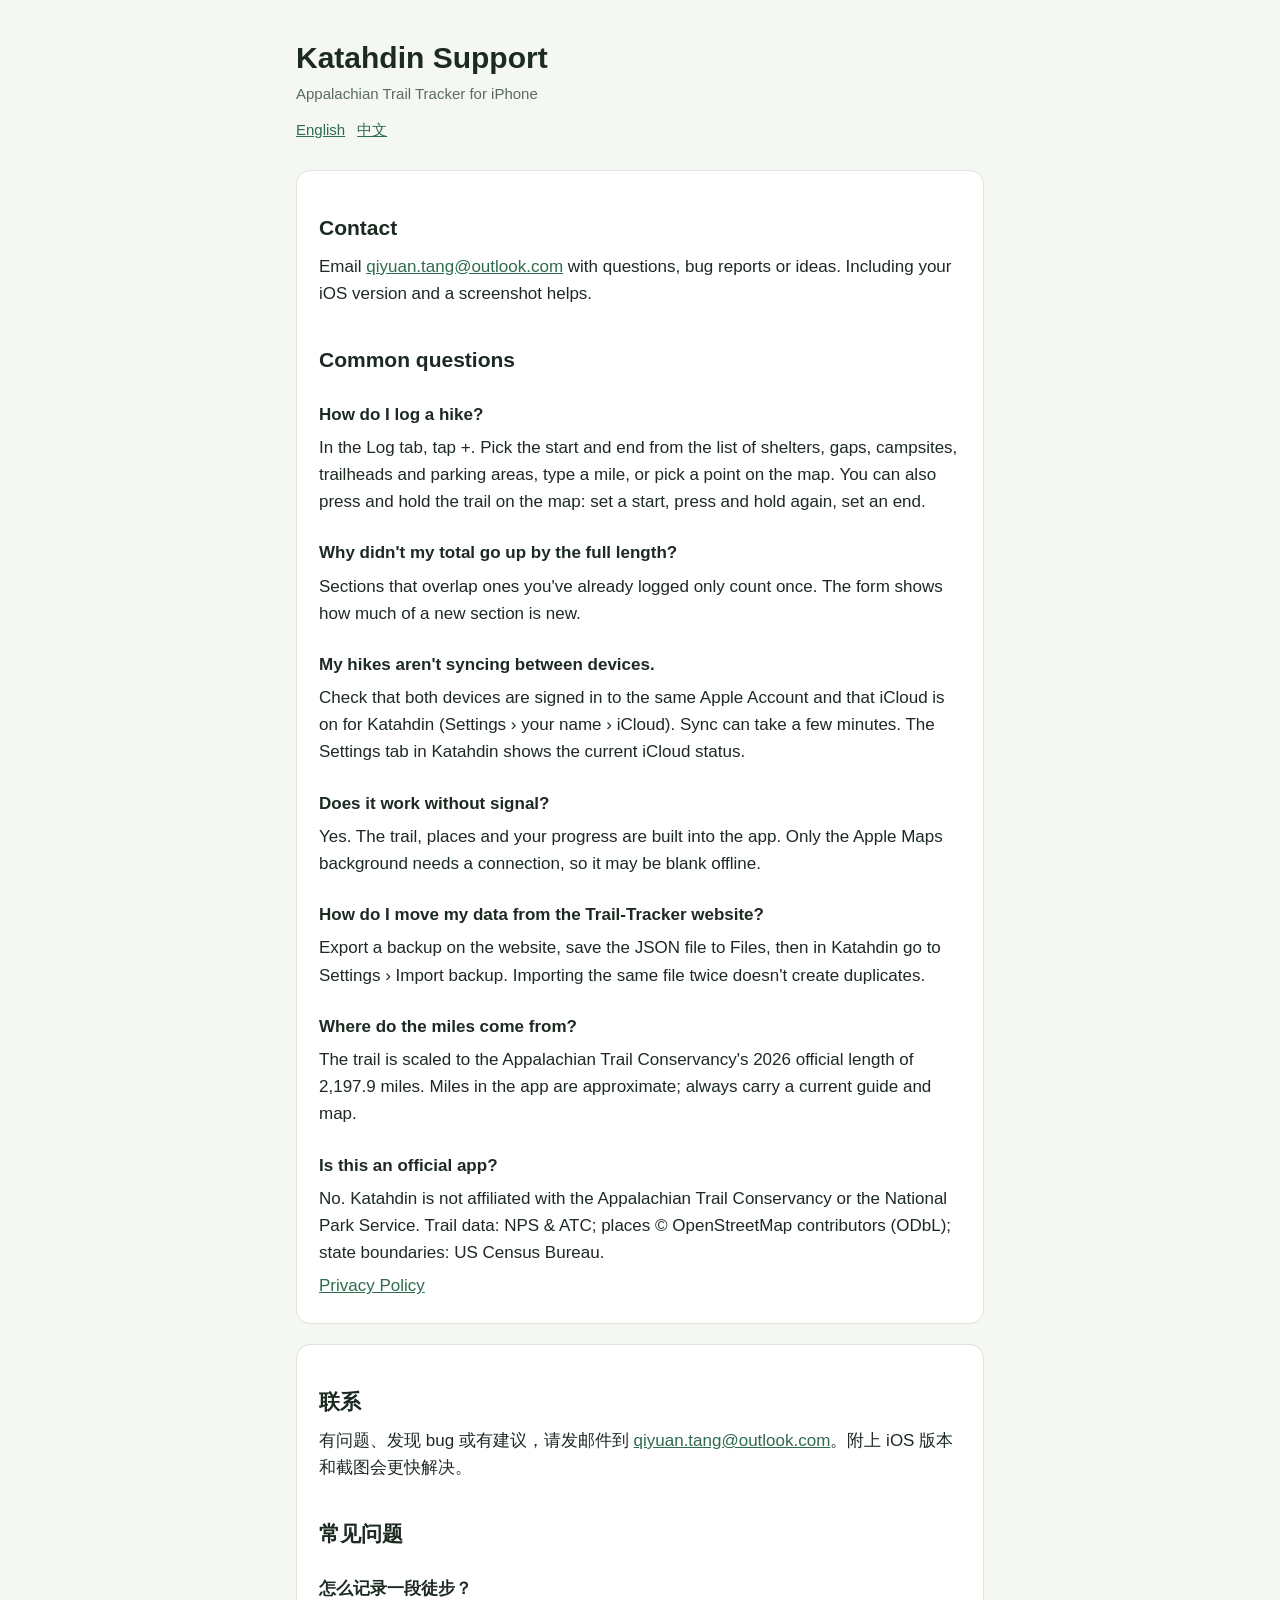
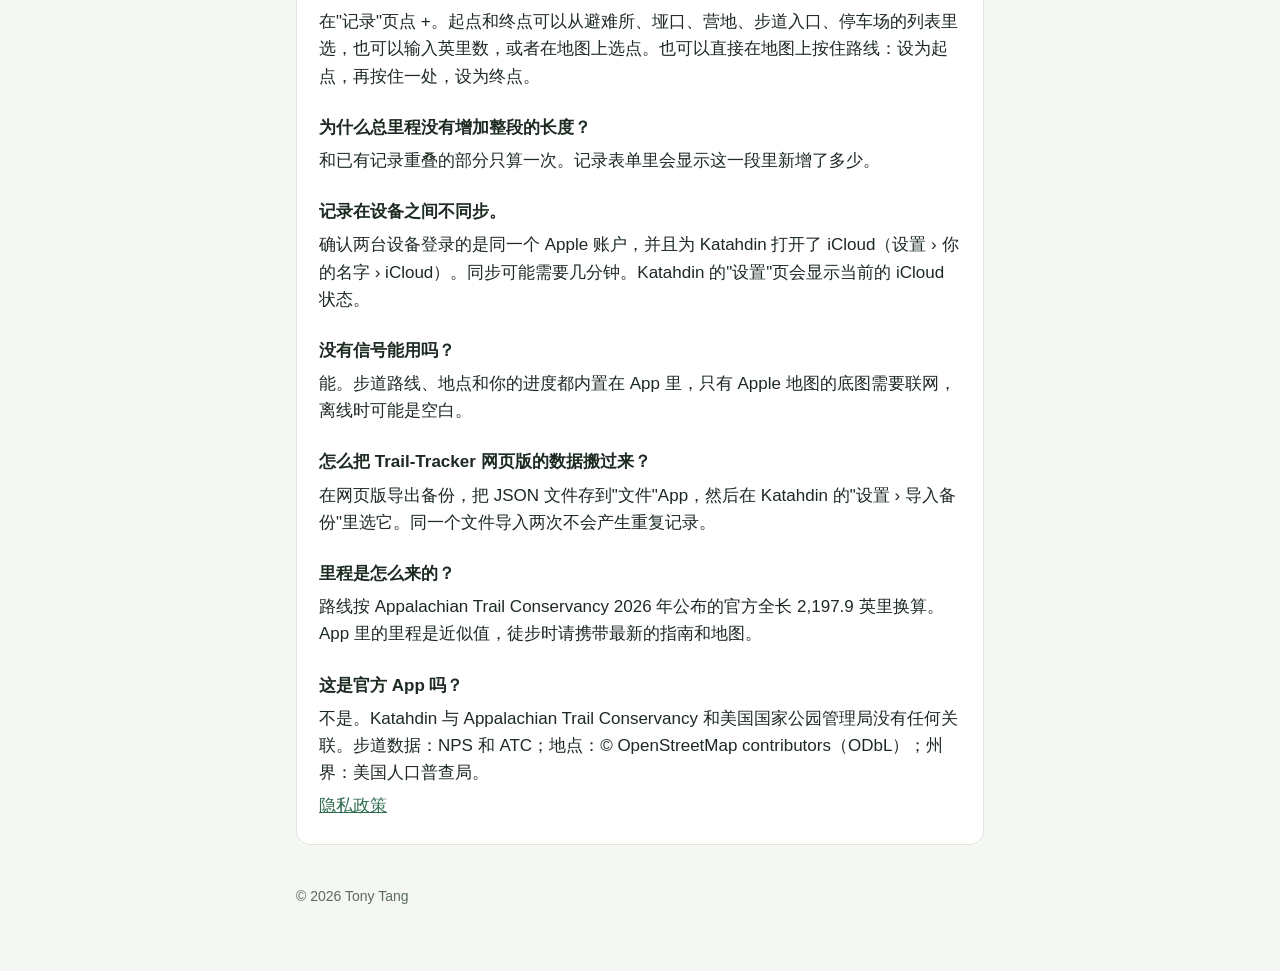
==== katahdin/support/index.html @ 651b9772 "Add Katahdin privacy policy and support pages Co-Authored-By: Claude Opus 5.5 <noreply@anthropic.com" ====
<!doctype html>
<html lang="en">
<head>
<meta charset="utf-8">
<meta name="viewport" content="width=device-width, initial-scale=1">
<title>Katahdin Support</title>
<link rel="stylesheet" href="../../style.css">
</head>
<body>
<main>
<h1>Katahdin Support</h1>
<p class="muted">Appalachian Trail Tracker for iPhone</p>
<p class="lang"><a href="#en">English</a><a href="#zh">中文</a></p>

<section id="en">
<h2>Contact</h2>
<p>Email <a href="mailto:qiyuan.tang@outlook.com">qiyuan.tang@outlook.com</a> with questions, bug reports or ideas. Including your iOS version and a screenshot helps.</p>

<h2>Common questions</h2>
<h3>How do I log a hike?</h3>
<p>In the Log tab, tap +. Pick the start and end from the list of shelters, gaps, campsites, trailheads and parking areas, type a mile, or pick a point on the map. You can also press and hold the trail on the map: set a start, press and hold again, set an end.</p>

<h3>Why didn't my total go up by the full length?</h3>
<p>Sections that overlap ones you've already logged only count once. The form shows how much of a new section is new.</p>

<h3>My hikes aren't syncing between devices.</h3>
<p>Check that both devices are signed in to the same Apple Account and that iCloud is on for Katahdin (Settings › your name › iCloud). Sync can take a few minutes. The Settings tab in Katahdin shows the current iCloud status.</p>

<h3>Does it work without signal?</h3>
<p>Yes. The trail, places and your progress are built into the app. Only the Apple Maps background needs a connection, so it may be blank offline.</p>

<h3>How do I move my data from the Trail-Tracker website?</h3>
<p>Export a backup on the website, save the JSON file to Files, then in Katahdin go to Settings › Import backup. Importing the same file twice doesn't create duplicates.</p>

<h3>Where do the miles come from?</h3>
<p>The trail is scaled to the Appalachian Trail Conservancy's 2026 official length of 2,197.9 miles. Miles in the app are approximate; always carry a current guide and map.</p>

<h3>Is this an official app?</h3>
<p>No. Katahdin is not affiliated with the Appalachian Trail Conservancy or the National Park Service. Trail data: NPS &amp; ATC; places © OpenStreetMap contributors (ODbL); state boundaries: US Census Bureau.</p>

<p><a href="../privacy/">Privacy Policy</a></p>
</section>

<section id="zh" lang="zh-Hans">
<h2>联系</h2>
<p>有问题、发现 bug 或有建议，请发邮件到 <a href="mailto:qiyuan.tang@outlook.com">qiyuan.tang@outlook.com</a>。附上 iOS 版本和截图会更快解决。</p>

<h2>常见问题</h2>
<h3>怎么记录一段徒步？</h3>
<p>在"记录"页点 +。起点和终点可以从避难所、垭口、营地、步道入口、停车场的列表里选，也可以输入英里数，或者在地图上选点。也可以直接在地图上按住路线：设为起点，再按住一处，设为终点。</p>

<h3>为什么总里程没有增加整段的长度？</h3>
<p>和已有记录重叠的部分只算一次。记录表单里会显示这一段里新增了多少。</p>

<h3>记录在设备之间不同步。</h3>
<p>确认两台设备登录的是同一个 Apple 账户，并且为 Katahdin 打开了 iCloud（设置 › 你的名字 › iCloud）。同步可能需要几分钟。Katahdin 的"设置"页会显示当前的 iCloud 状态。</p>

<h3>没有信号能用吗？</h3>
<p>能。步道路线、地点和你的进度都内置在 App 里，只有 Apple 地图的底图需要联网，离线时可能是空白。</p>

<h3>怎么把 Trail-Tracker 网页版的数据搬过来？</h3>
<p>在网页版导出备份，把 JSON 文件存到"文件"App，然后在 Katahdin 的"设置 › 导入备份"里选它。同一个文件导入两次不会产生重复记录。</p>

<h3>里程是怎么来的？</h3>
<p>路线按 Appalachian Trail Conservancy 2026 年公布的官方全长 2,197.9 英里换算。App 里的里程是近似值，徒步时请携带最新的指南和地图。</p>

<h3>这是官方 App 吗？</h3>
<p>不是。Katahdin 与 Appalachian Trail Conservancy 和美国国家公园管理局没有任何关联。步道数据：NPS 和 ATC；地点：© OpenStreetMap contributors（ODbL）；州界：美国人口普查局。</p>

<p><a href="../privacy/">隐私政策</a></p>
</section>

<footer>© 2026 Tony Tang</footer>
</main>
</body>
</html>
---- style.css ----
:root {
  --bg: #f4f7f2;
  --card: #ffffff;
  --text: #1d2a22;
  --muted: #5b6b60;
  --accent: #2f6b4f;
  --line: #dde5dc;
}
@media (prefers-color-scheme: dark) {
  :root {
    --bg: #111814;
    --card: #1a231d;
    --text: #e6eee7;
    --muted: #9fb0a4;
    --accent: #8fcfa8;
    --line: #2a362e;
  }
}
* { box-sizing: border-box; }
body {
  margin: 0;
  background: var(--bg);
  color: var(--text);
  font: 17px/1.6 -apple-system, BlinkMacSystemFont, "Segoe UI", "PingFang SC", "Hiragino Sans GB", sans-serif;
}
main { max-width: 720px; margin: 0 auto; padding: 40px 16px 64px; }
h1 { font-size: 30px; line-height: 1.2; margin: 0 0 4px; }
h2 { font-size: 21px; margin: 36px 0 8px; }
h3 { font-size: 17px; margin: 24px 0 4px; }
p, li { margin: 6px 0; }
a { color: var(--accent); }
.muted { color: var(--muted); font-size: 15px; }
.lang { margin: 12px 0 28px; font-size: 15px; }
.lang a { margin-right: 12px; }
section { background: var(--card); border: 1px solid var(--line); border-radius: 14px; padding: 4px 22px 18px; margin-top: 20px; }
footer { margin-top: 40px; font-size: 14px; color: var(--muted); }
ul.apps { list-style: none; padding: 0; }
ul.apps li { background: var(--card); border: 1px solid var(--line); border-radius: 14px; padding: 14px 18px; margin: 10px 0; }
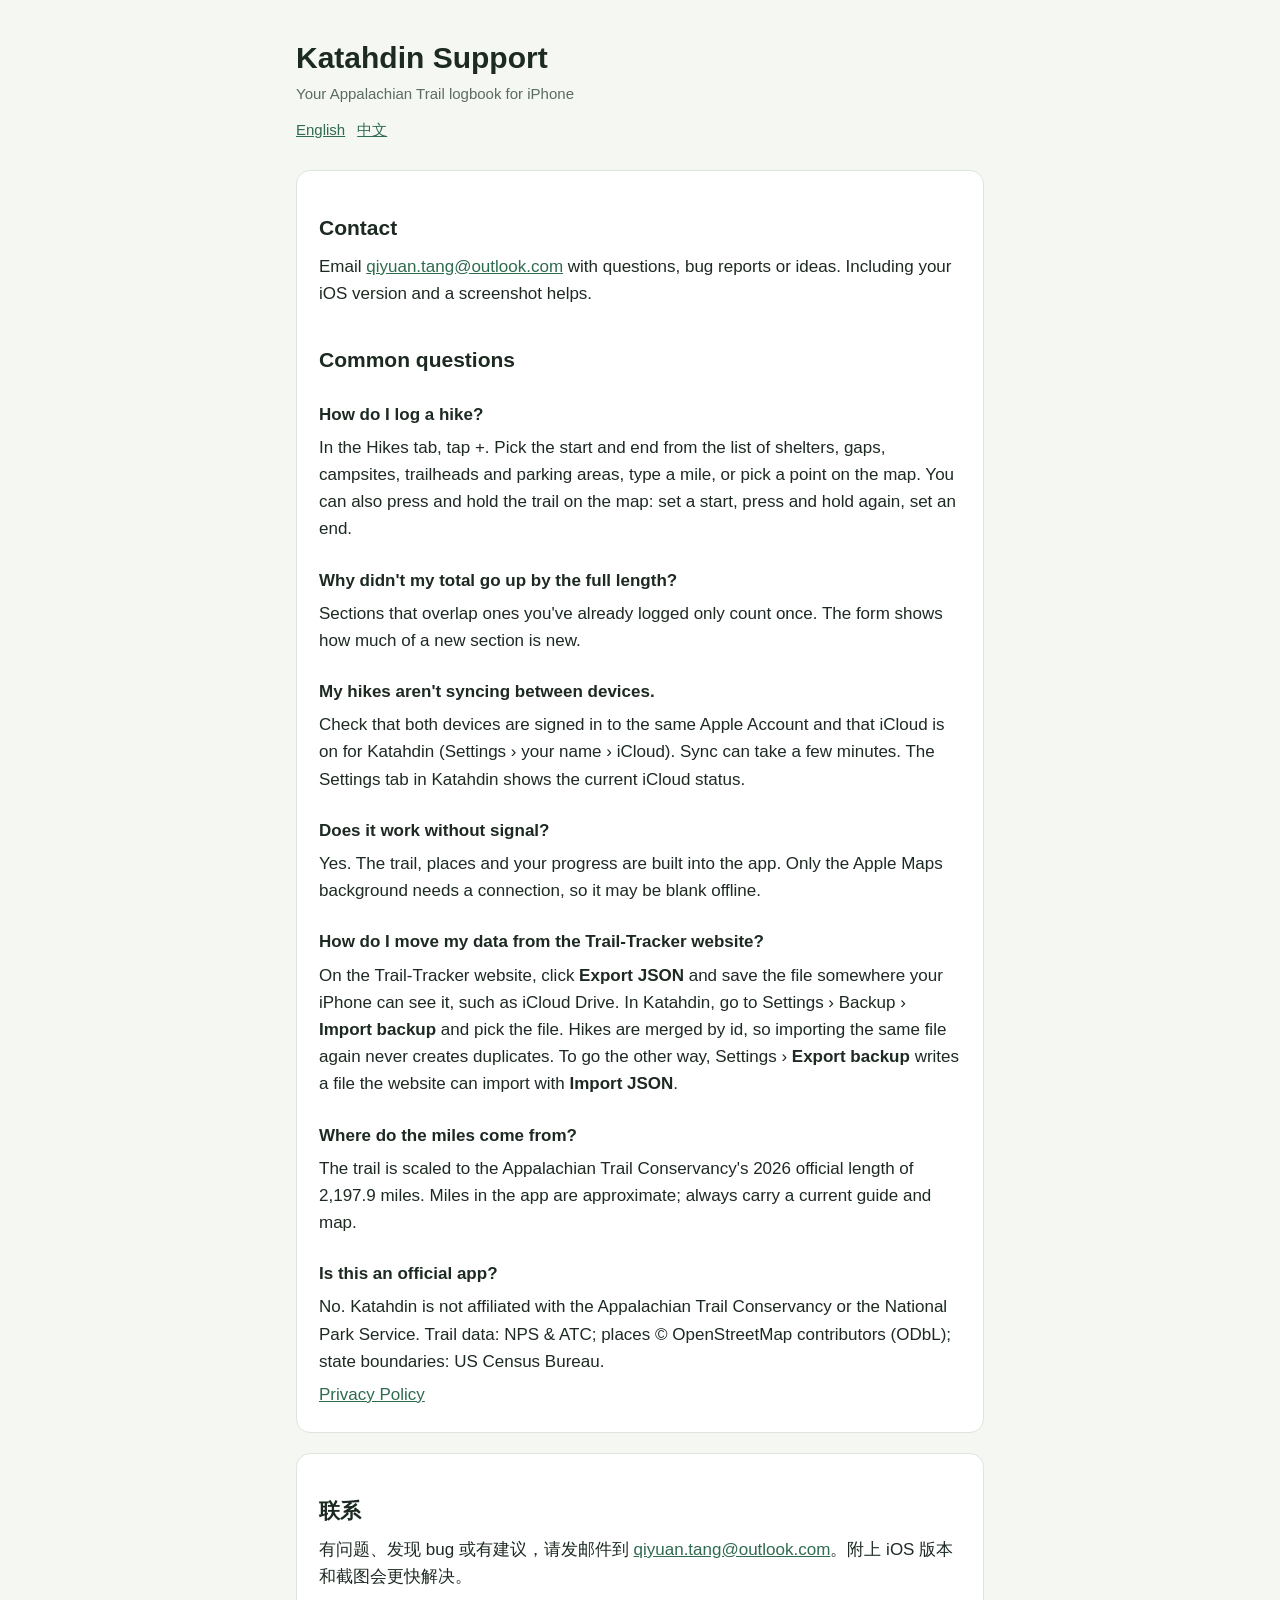
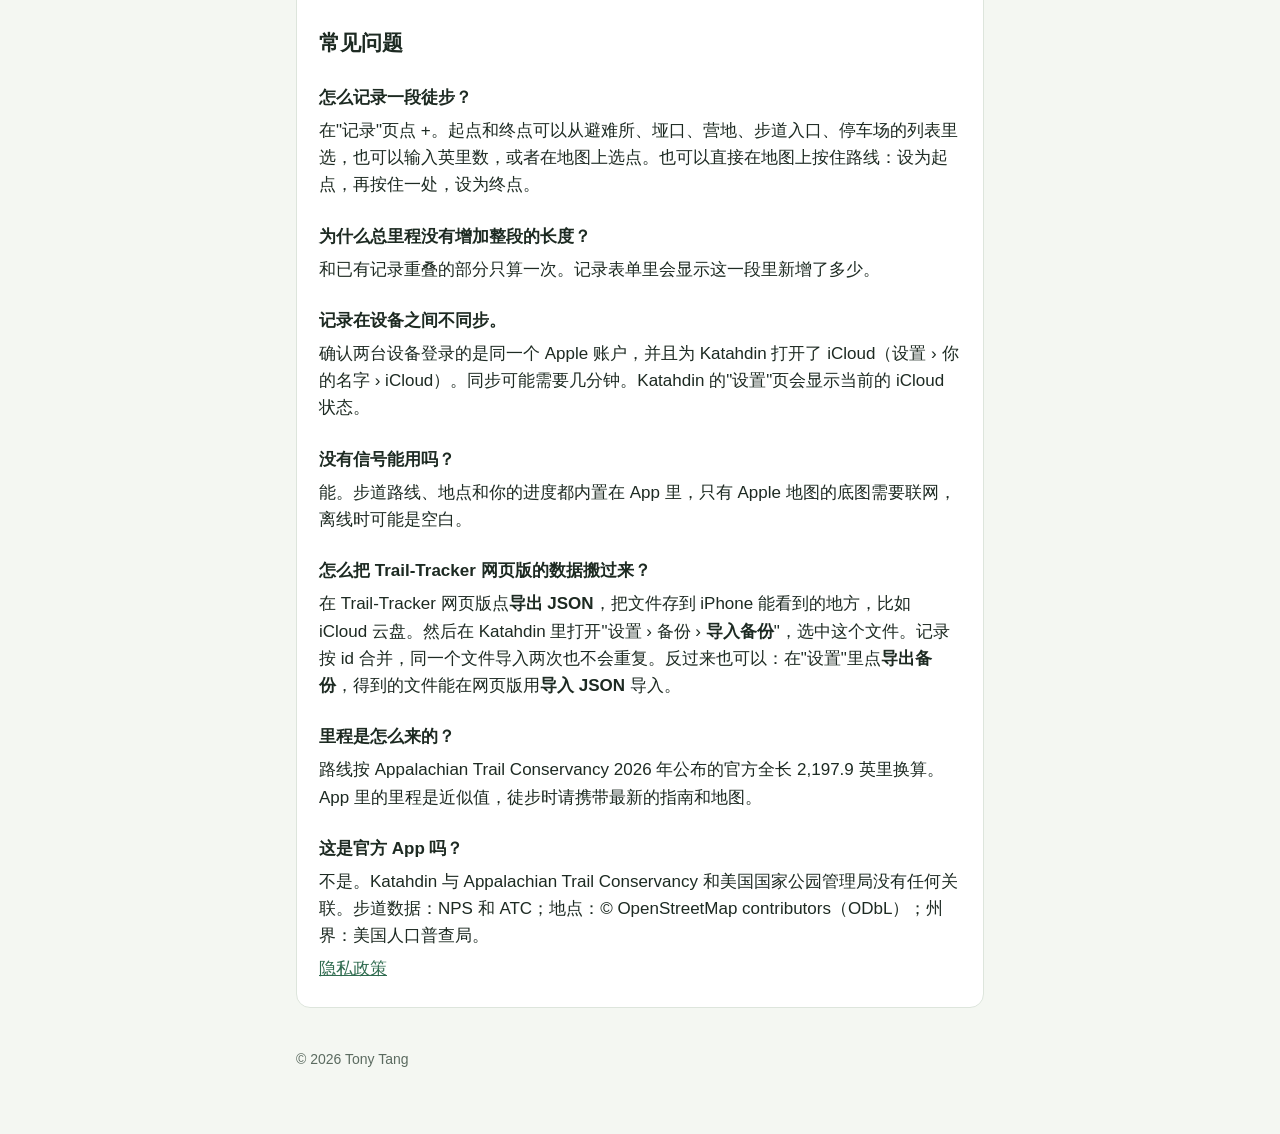
==== commit 69937597: "Katahdin support: accurate import steps, tab name and subtitle Co-Authored-By: Claude Opus 5.5 <nore" ====
--- a/katahdin/support/index.html
+++ b/katahdin/support/index.html
@@ -9,7 +9,7 @@
 <body>
 <main>
 <h1>Katahdin Support</h1>
-<p class="muted">Appalachian Trail Tracker for iPhone</p>
+<p class="muted">Your Appalachian Trail logbook for iPhone</p>
 <p class="lang"><a href="#en">English</a><a href="#zh">中文</a></p>
 
 <section id="en">
@@ -18,7 +18,7 @@
 
 <h2>Common questions</h2>
 <h3>How do I log a hike?</h3>
-<p>In the Log tab, tap +. Pick the start and end from the list of shelters, gaps, campsites, trailheads and parking areas, type a mile, or pick a point on the map. You can also press and hold the trail on the map: set a start, press and hold again, set an end.</p>
+<p>In the Hikes tab, tap +. Pick the start and end from the list of shelters, gaps, campsites, trailheads and parking areas, type a mile, or pick a point on the map. You can also press and hold the trail on the map: set a start, press and hold again, set an end.</p>
 
 <h3>Why didn't my total go up by the full length?</h3>
 <p>Sections that overlap ones you've already logged only count once. The form shows how much of a new section is new.</p>
@@ -30,7 +30,7 @@
 <p>Yes. The trail, places and your progress are built into the app. Only the Apple Maps background needs a connection, so it may be blank offline.</p>
 
 <h3>How do I move my data from the Trail-Tracker website?</h3>
-<p>Export a backup on the website, save the JSON file to Files, then in Katahdin go to Settings › Import backup. Importing the same file twice doesn't create duplicates.</p>
+<p>On the Trail-Tracker website, click <b>Export JSON</b> and save the file somewhere your iPhone can see it, such as iCloud Drive. In Katahdin, go to Settings › Backup › <b>Import backup</b> and pick the file. Hikes are merged by id, so importing the same file again never creates duplicates. To go the other way, Settings › <b>Export backup</b> writes a file the website can import with <b>Import JSON</b>.</p>
 
 <h3>Where do the miles come from?</h3>
 <p>The trail is scaled to the Appalachian Trail Conservancy's 2026 official length of 2,197.9 miles. Miles in the app are approximate; always carry a current guide and map.</p>
@@ -59,7 +59,7 @@
 <p>能。步道路线、地点和你的进度都内置在 App 里，只有 Apple 地图的底图需要联网，离线时可能是空白。</p>
 
 <h3>怎么把 Trail-Tracker 网页版的数据搬过来？</h3>
-<p>在网页版导出备份，把 JSON 文件存到"文件"App，然后在 Katahdin 的"设置 › 导入备份"里选它。同一个文件导入两次不会产生重复记录。</p>
+<p>在 Trail-Tracker 网页版点<b>导出 JSON</b>，把文件存到 iPhone 能看到的地方，比如 iCloud 云盘。然后在 Katahdin 里打开"设置 › 备份 › <b>导入备份</b>"，选中这个文件。记录按 id 合并，同一个文件导入两次也不会重复。反过来也可以：在"设置"里点<b>导出备份</b>，得到的文件能在网页版用<b>导入 JSON</b> 导入。</p>
 
 <h3>里程是怎么来的？</h3>
 <p>路线按 Appalachian Trail Conservancy 2026 年公布的官方全长 2,197.9 英里换算。App 里的里程是近似值，徒步时请携带最新的指南和地图。</p>
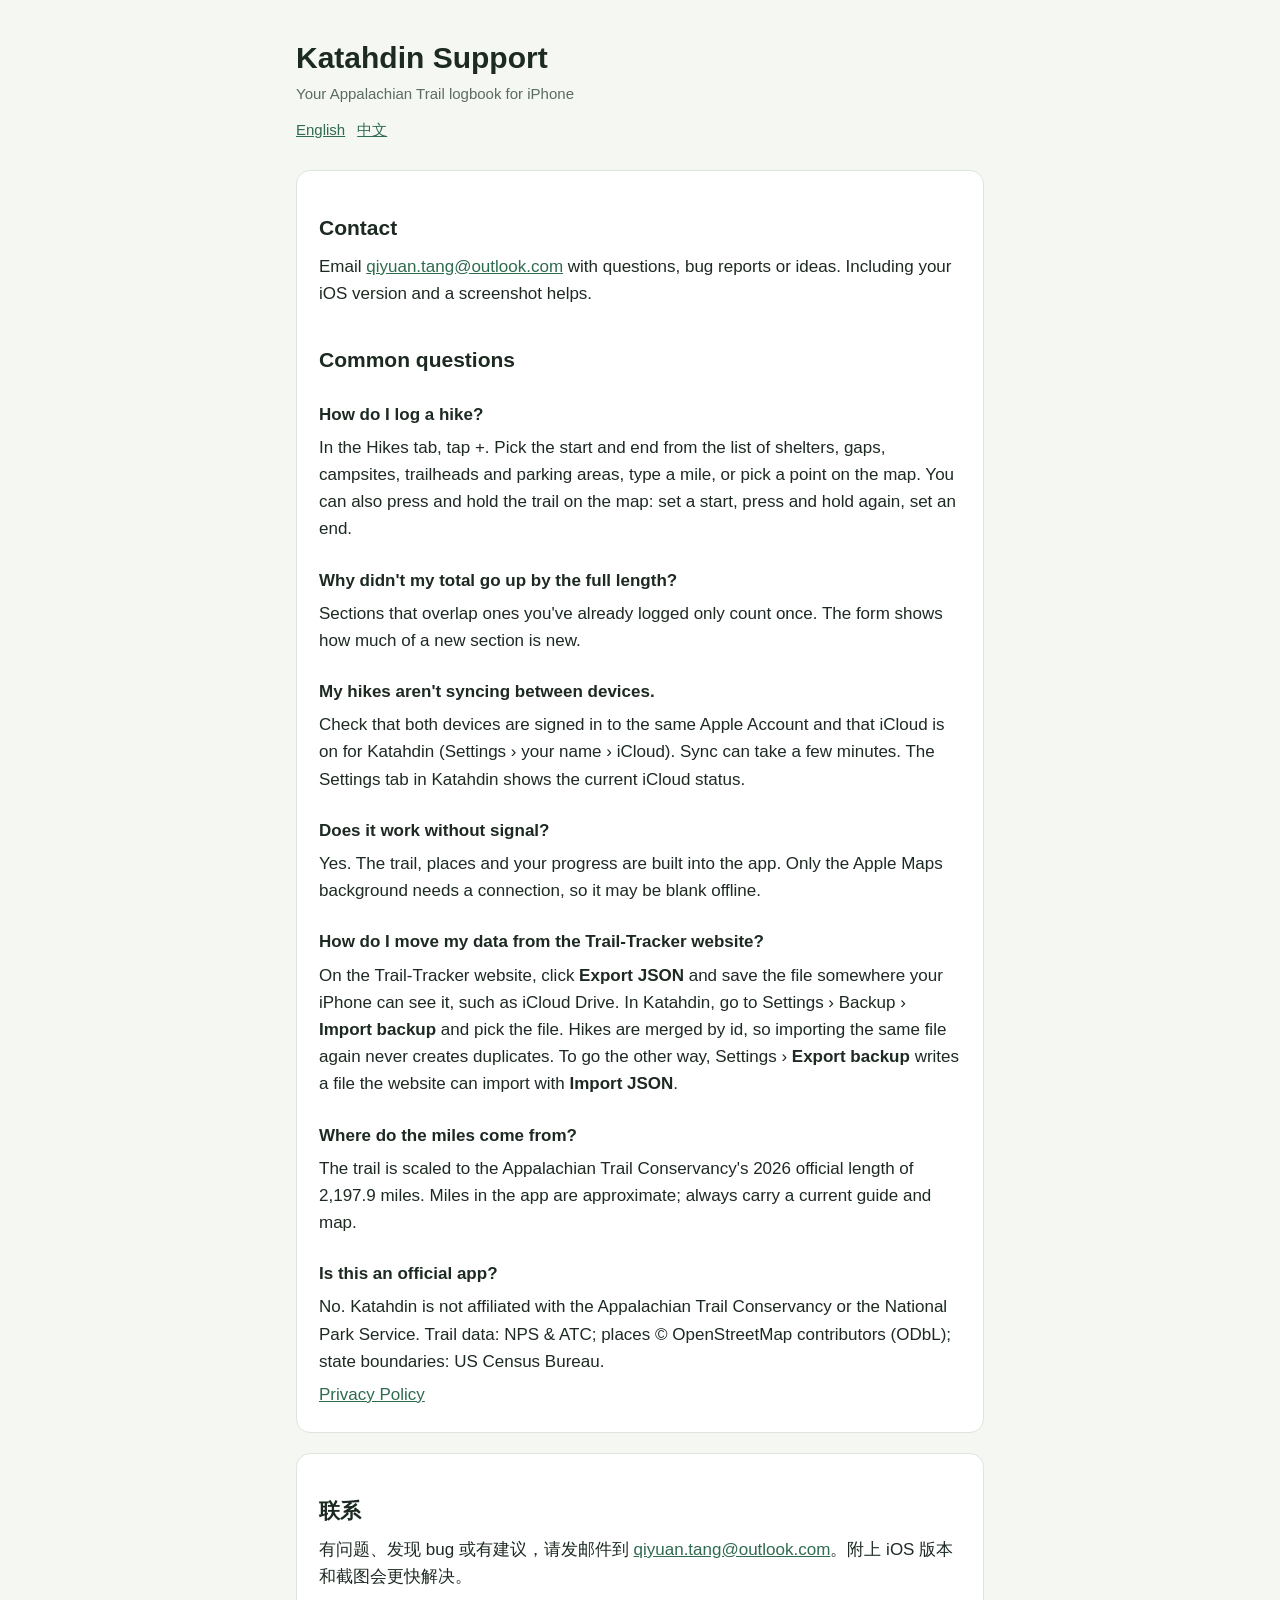
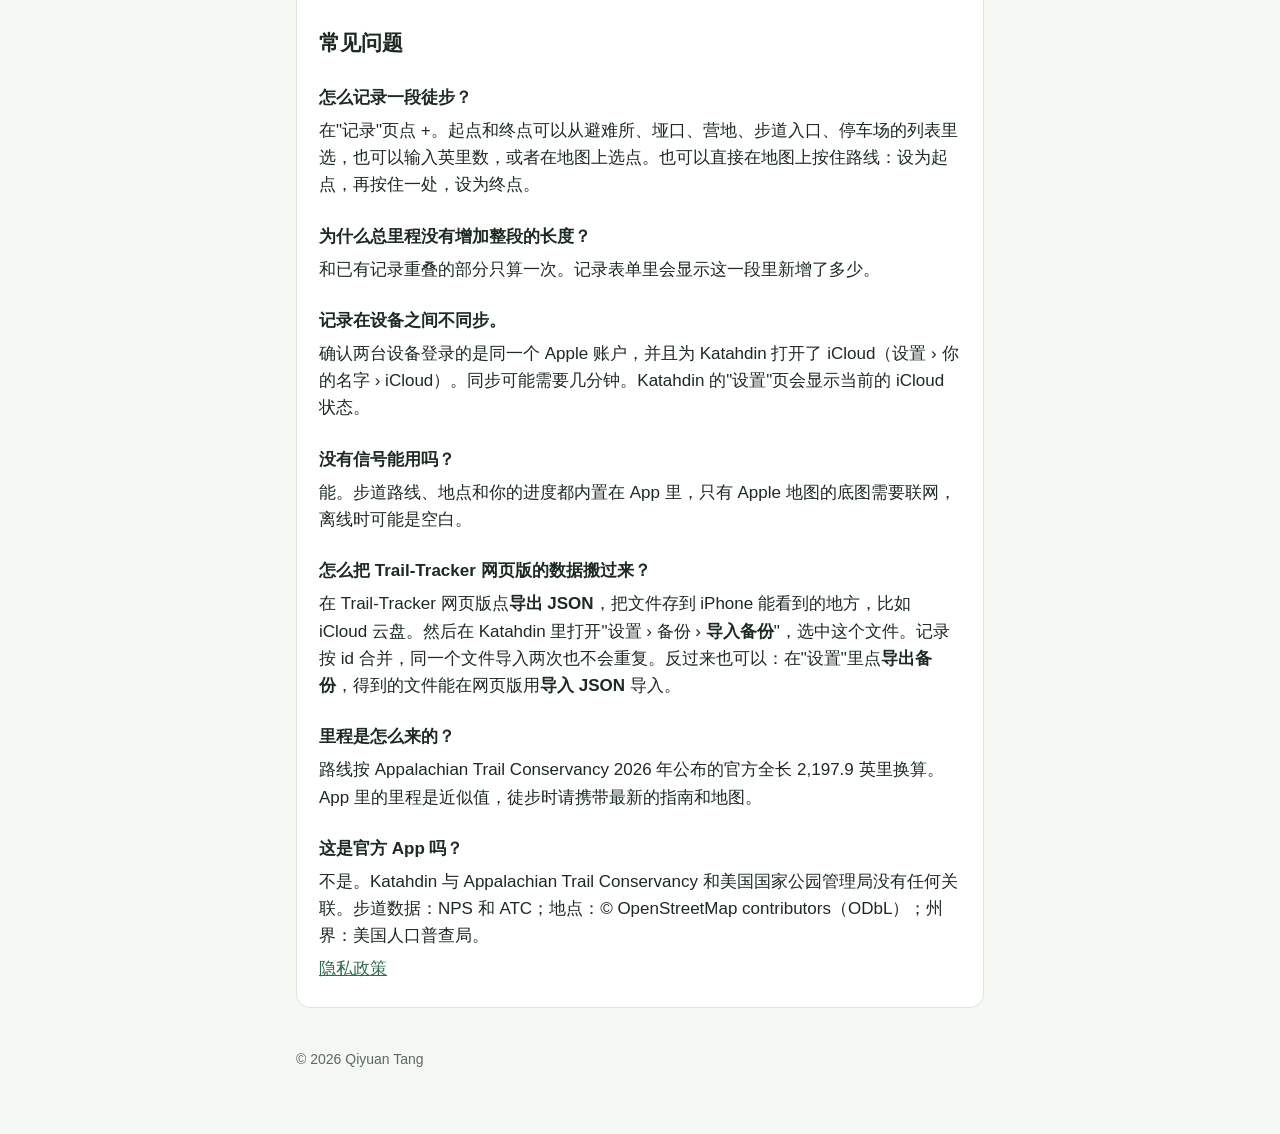
==== commit daeb4799: "Katahdin support: copyright to Qiyuan Tang, matching the store Co-Authored-By: Claude Opus 5.5 <nore" ====
--- a/katahdin/support/index.html
+++ b/katahdin/support/index.html
@@ -70,7 +70,7 @@
 <p><a href="../privacy/">隐私政策</a></p>
 </section>
 
-<footer>© 2026 Tony Tang</footer>
+<footer>© 2026 Qiyuan Tang</footer>
 </main>
 </body>
 </html>
